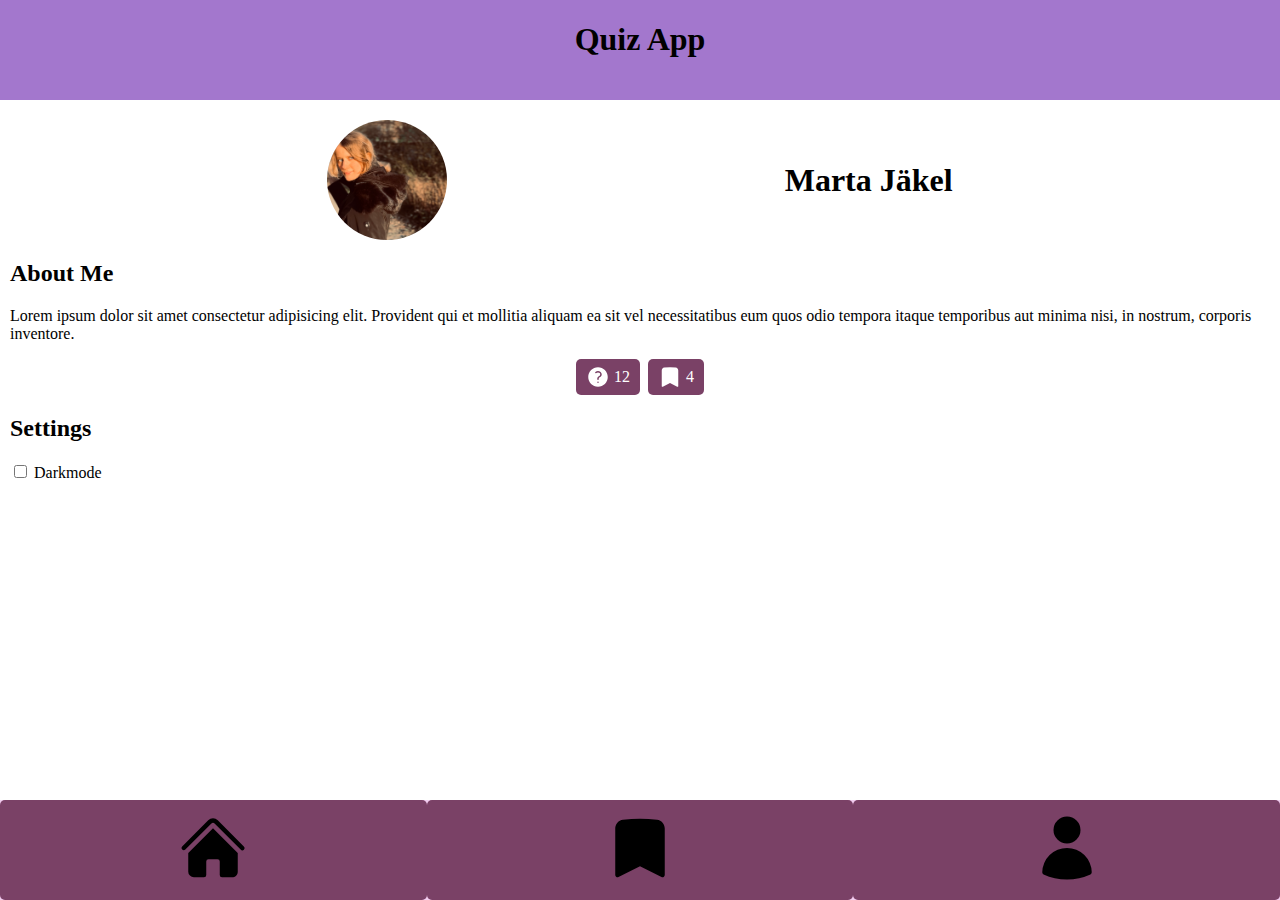
==== profile/index.html @ 7f230b7e "profile page" ====
<!DOCTYPE html>
<html lang="en">

<head>
    <meta charset="UTF-8">
    <meta name="viewport" content="width=device-width, initial-scale=1.0">
    <title>Quiz App</title>
    <link rel="stylesheet" href="../style.css">
    <link rel="stylesheet" href="./style.css">
</head>

<body>
    <container>
        <header>
            <h1>Quiz App</h1>
        </header>
        <main class="main-profile">
            <section class="profile">
                <img src="img/IMG_2526.jpg" alt="profile">
                <h1>Marta Jäkel</h1>
            </section>
            <section class="about-me">
                <h2>About Me</h2>
                <p>Lorem ipsum dolor sit amet consectetur adipisicing elit. Provident qui et mollitia aliquam ea sit vel
                    necessitatibus eum quos odio tempora itaque temporibus aut minima nisi, in nostrum, corporis
                    inventore.
                </p>
                <div class="buttons">
                    <button>
                        <img src="/assets/question-mark-circle.svg" alt="question" width="24px" height="24px">
                        12
                    </button>
                    <button>
                        <img src="/assets/bookmark.svg" alt="bookmark" width="24px" height="24px">
                        4
                    </button>
                </div>
            </section>
            <section>
                <h2>Settings</h2>
                <input type="checkbox" id="checkbox" name="checkbox">
  <label for="checkbox"> Darkmode</label>
                
               
            </section>
        </main>
        <footer class="footer">
            <!--ich habe mit Aria Label dem Link eine Beschreibung gegeben , falls z.b ein Screenreader eingesetzt wird 
            kann dieser was bedeutsames vorlesen -->
            <button>
                <img src="../assets/home.svg" alt="home">
            </button>
            <button>
                <img src="../assets/bookmark.svg" alt="home">
            </button>
            <button>
                <img src="../assets/profile.svg" alt="home">
            </button>
        </footer>
    </container>
</body>

</html>
---- style.css ----
body {
    font-family: italic;
    margin: 0;
}

h1 {

}

h2 {

}

p {
    
}

container {
    display: flex;
    width: 100%;
    flex-flow: column;
}

header {
    background-color: rgb(163, 119, 205);
    text-align: center;
    width: 100%;
    position: fixed;
    top: 0;
    z-index: 1;
    height: 100px;
}

main {
    margin-top: 100px;
    margin-bottom: 100px;
    background-color: beige;
    padding: 0 10px;
}


.question-card {
    border: 1px solid #ccc;
    border-radius: 5px;
    padding: 10px;
    margin: 10px 0;
    text-align: center;
    position: relative;
    margin-bottom: 50px;


}

.question-card .bookmark {

    background: none;
    color: inherit;
    border: none;
    padding: 0;
    font: inherit;
    cursor: pointer;
    outline: inherit;
    height: 36px;
    width: 36px;

    position: absolute;
    right: 25px;
    top: -9px;
}




tags {
    display: flex;
    flex-flow: row wrap;
    gap: 10px;
    margin: 10px;


}

tag {
    background-color: rgb(101, 82, 52);

    border-radius: 5px;
    padding: 5px 10px;
}

button {
    border: none;
    padding: 0;
    font: inherit;
    cursor: pointer;
    outline: inherit;
    height: 36px;
    background-color: rgb(122, 65, 102);
    color: white;
    border-radius: 5px;
    padding: 0 10px;

}





.link {
    list-style: none;
    display: flex;
    gap: 80px;
    justify-content: space-evenly;
    font-size: 40px;


}




.tags {
    display: flex;
    gap: 20px;
    flex-direction: row;

}

.tag-1 {
    border: 1px solid black;

}

.footer {

    position: fixed;
    bottom: 0;
    background-color: #f3cdf0;

    width: 100%;
    height: 100px;
    display: flex;
    flex-flow: row nowrap;
    justify-content: space-around;
    align-items: center;
    z-index: 1;
}

.footer button {

    flex-grow: 1;
    height: 100%;
}

footer button:hover {
    background-color: white;
}

footer img {
    height: 72px;
    width: 72px;
}

.image-bookamrk {
    width: 15px;
    height: 15px;
}
---- profile/style.css ----
.main-profile {
  background-color: transparent;
}

.profile {
  display: flex;
  flex-flow: row;
  justify-content: space-evenly;
  align-items: center;
  gap: 20px;
  margin-top: 20px;
}

.profile img {
  height: 120px;
  width: 120px;
  border-radius: 50%;
  object-fit: cover;
}

.about-me .buttons {
  display: flex;
  flex-flow: row;
  justify-content: center;
  gap: 8px;
}

.about-me .buttons button {
  display: flex;
  flex-flow: row;
  justify-content: center;
  align-items: center;
  gap: 4px;
}
.about-me .buttons button img {
  filter: invert(1);
}
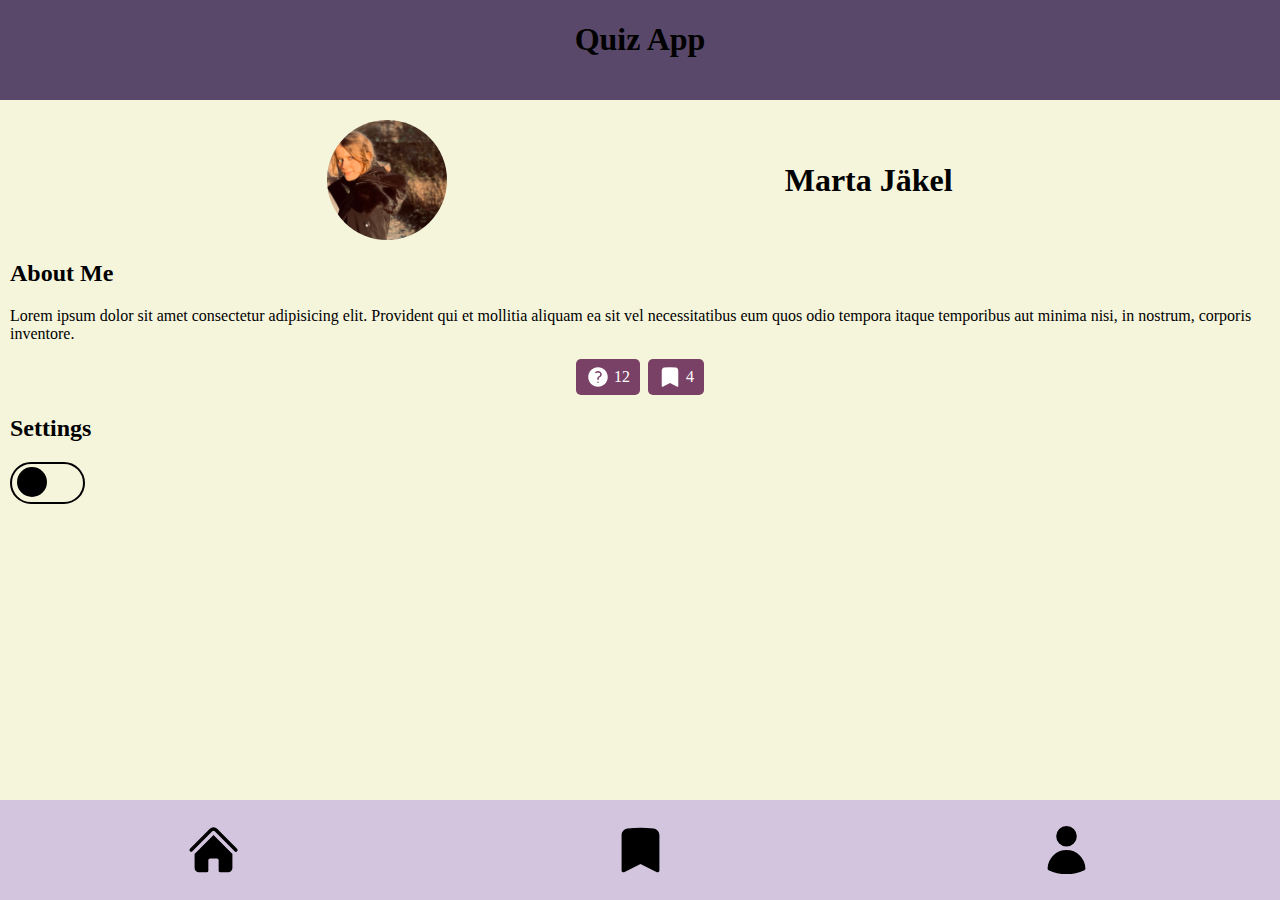
==== commit 76f99173: "work on recap Project-2" ====
--- a/profile/index.html
+++ b/profile/index.html
@@ -38,26 +38,31 @@
             </section>
             <section>
                 <h2>Settings</h2>
-                <input type="checkbox" id="checkbox" name="checkbox">
-  <label for="checkbox"> Darkmode</label>
-                
-               
+
+                <label class="switch" for="dark-mode-switch">
+                    <input type="checkbox" id="dark-mode-switch" name="dark-mode-switch">
+                    <span class="slider"></span>
+                </label>
+
+
             </section>
         </main>
         <footer class="footer">
-            <!--ich habe mit Aria Label dem Link eine Beschreibung gegeben , falls z.b ein Screenreader eingesetzt wird 
-            kann dieser was bedeutsames vorlesen -->
-            <button>
+
+            <a href="http://127.0.0.1:5504/index.html">
                 <img src="../assets/home.svg" alt="home">
-            </button>
-            <button>
+            </a>
+            <a href="http://127.0.0.1:5504/bookmark.html">
                 <img src="../assets/bookmark.svg" alt="home">
-            </button>
-            <button>
+            </a>
+
+            <a href="http://127.0.0.1:5504/profile/index.html">
                 <img src="../assets/profile.svg" alt="home">
-            </button>
+            </a>
+
         </footer>
     </container>
 </body>
+<script src="../script.js"></script>
 
 </html>--- a/style.css
+++ b/style.css
@@ -1,19 +1,29 @@
 body {
     font-family: italic;
     margin: 0;
+    background-color: var(--bg-color);
+}
+
+:root {
+    --color: black;
+    --bg-color: beige;
+    --border-color: black;
 }
 
 h1 {
-
+    color: var(--color)
 }
 
 h2 {
+    color: var(--color)
 
 }
 
 p {
-    
+    color: var(--color)
 }
+
+
 
 container {
     display: flex;
@@ -22,7 +32,7 @@
 }
 
 header {
-    background-color: rgb(163, 119, 205);
+    background-color: rgb(89, 72, 105);
     text-align: center;
     width: 100%;
     position: fixed;
@@ -34,7 +44,7 @@
 main {
     margin-top: 100px;
     margin-bottom: 100px;
-    background-color: beige;
+    background-color: var(--bg-color);
     padding: 0 10px;
 }
 
@@ -134,7 +144,7 @@
 
     position: fixed;
     bottom: 0;
-    background-color: #f3cdf0;
+    background-color: rgb(210, 197, 221);
 
     width: 100%;
     height: 100px;
@@ -145,22 +155,29 @@
     z-index: 1;
 }
 
-.footer button {
-
+.footer a {
     flex-grow: 1;
     height: 100%;
+    width: 100%;
+    text-align: center;
 }
 
-footer button:hover {
+footer a:hover {
     background-color: white;
 }
 
 footer img {
-    height: 72px;
-    width: 72px;
+    height: 100px;
+    width: 55px;
 }
 
 .image-bookamrk {
     width: 15px;
     height: 15px;
+}
+
+
+
+.hidden {
+    display: none;
 }--- a/profile/style.css
+++ b/profile/style.css
@@ -1,5 +1,5 @@
 .main-profile {
-  background-color: transparent;
+  background-color: var(--bg-color);
 }
 
 .profile {
@@ -35,5 +35,42 @@
 .about-me .buttons button img {
   filter: invert(1);
 }
+.switch {
+  position: relative;
+  display: inline-block;
+  width: 75px;
+  height: 42px;
 
+}
+.slider {
+  position: absolute;
+  cursor: pointer;
+  top: 0;
+  left: 0;
+  right: 0;
+  bottom: 0;
+  background-color: var(--bg-color);
+  transition: .4s;
+  border-radius: 34px;
+  border: 2px solid var(--border-color);
+}
+.switch input {display: none;}
+.slider:before {
 
+  position: absolute;
+  content: "";
+  height: 30px;
+  width: 30px;
+  left: 5px;
+  bottom: 5px;
+  background-color: var(--color);
+  transition: 0.4s;
+  border-radius: 50px;
+}
+input:checked + .slider {
+  background-color: var(--bg-color);
+}
+input:checked + .slider:before {
+  background-color: var(--color);
+  transform: translateX(30px);
+}